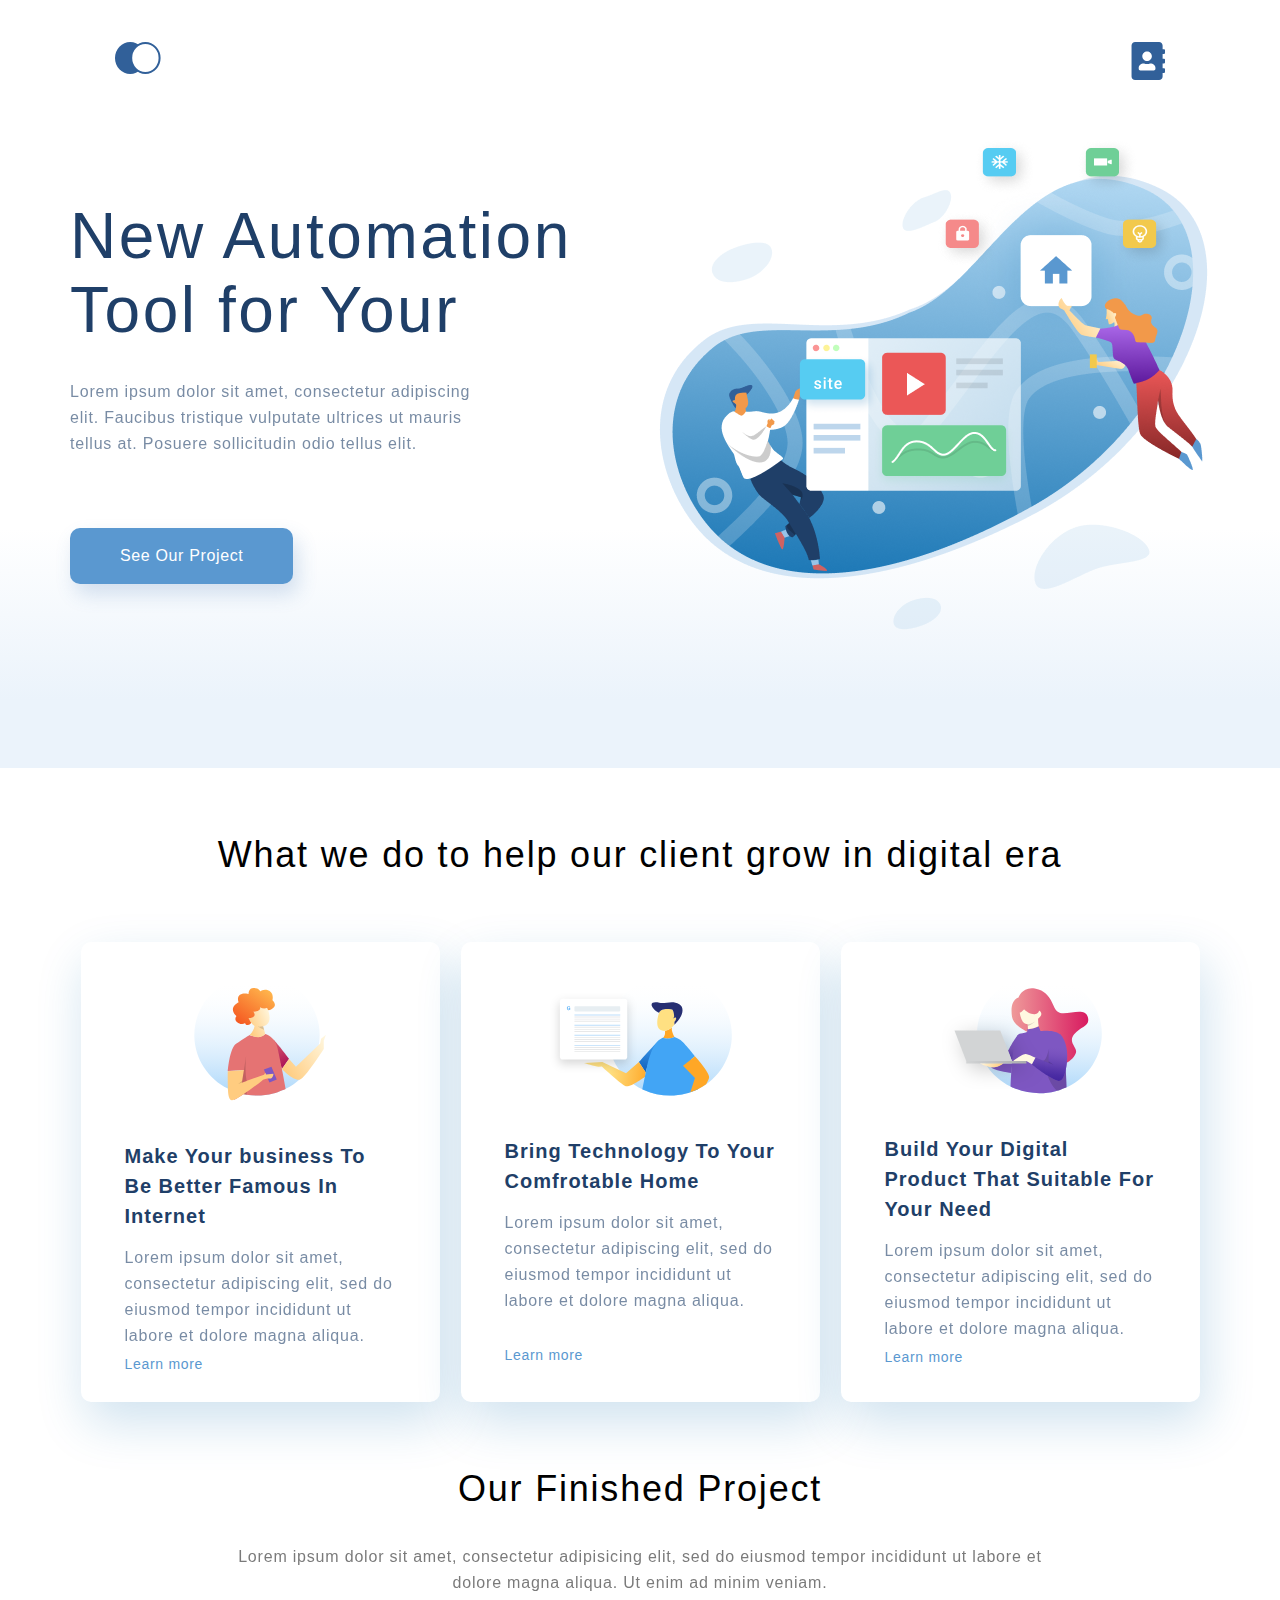
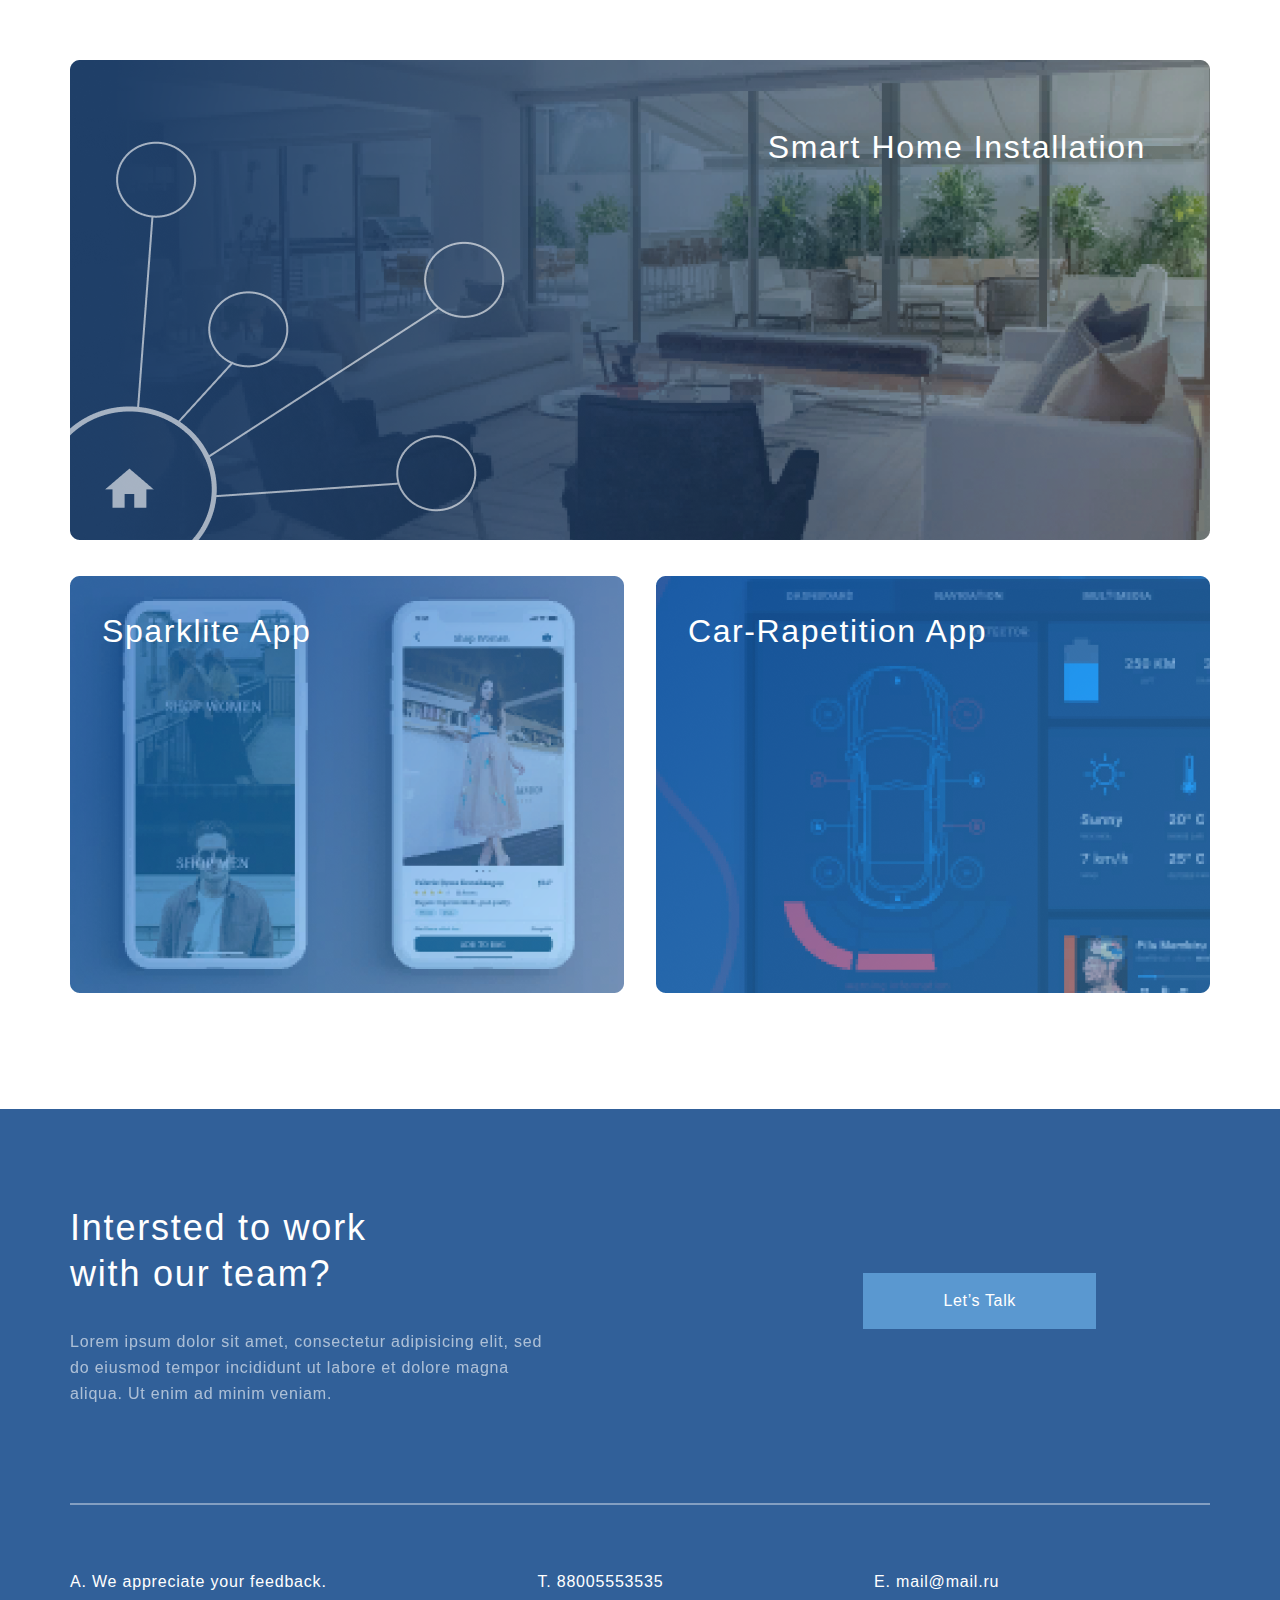
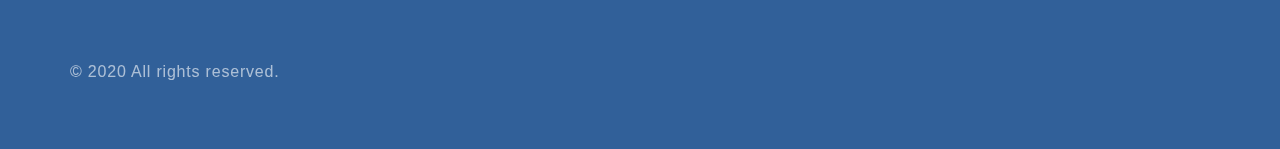
==== lesson_7/index.html @ 0b78e7f2 "HTML/CSS. Интерактивный курс" ====
<!DOCTYPE html>
<html lang="en">

<head>
    <meta charset="UTF-8">
    <meta name="viewport" content="width=device-width, initial-scale=1.0">
    <link rel="stylesheet" href="style.css">
    <title>Document</title>
</head>

<body>
    <!-- https://loremist.000webhostapp.com/index.html -->
    <div class="top">
        <div class="container top__box">
            <ul class="menu">
                <li><a href="ingex.html"><img src="img/main.svg" alt="main"></a></li>
                <li><a href="contacts.html"><img src="img/contacts.svg" alt="contacts"></a></li>
            </ul>
            <div class="top__info">
                <h1 class="top__heading">New Automation Tool for Your</h1>
                <p class="text top-text">Lorem ipsum dolor sit amet, consectetur adipiscing elit. Faucibus tristique vulputate ultrices ut mauris tellus at. Posuere sollicitudin odio tellus elit.</p>
                <a href="#" class="top__button">See Our Project</a>
            </div>
        </div>
    </div>
    <div class="what-we-do container">
        <h3 class="heading">What we do to help our client grow in digital era</h3>
        <div class="card-box">
            <div class="card">
                <div class="card_content">
                    <img class="card__img" src="img/1.svg" alt="men with a list">
                    <h4 class="heading-mini">Make Your business To Be Better Famous In Internet</h4>
                    <p class="text">Lorem ipsum dolor sit amet, consectetur adipiscing elit, sed do eiusmod tempor incididunt ut labore et dolore magna aliqua.</p>
                </div>
                <a href="#" class="card__link">Learn more</a>
            </div>
            <div class="card">
                <div class="card_content">
                    <img class="card__img" src="img/2.svg" alt="men with a phone">
                    <h4 class="heading-mini">Bring Technology To Your Comfrotable Home</h4>
                    <p class="text">Lorem ipsum dolor sit amet, consectetur adipiscing elit, sed do eiusmod tempor incididunt ut labore et dolore magna aliqua.</p>
                </div>
                <a href="#" class="card__link">Learn more</a>
            </div>
            <div class="card">
                <div class="card_content">
                    <img class="card__img" src="img/3.svg" alt="women with a laptop">
                    <h4 class="heading-mini">Build Your Digital Product That Suitable For Your Need</h4>
                    <p class="text">Lorem ipsum dolor sit amet, consectetur adipiscing elit, sed do eiusmod tempor incididunt ut labore et dolore magna aliqua.</p>
                </div>
                <a href="#" class="card__link">Learn more</a>
            </div>
        </div>
    </div>
    <div class="project container">
        <h3 class="heading">Our Finished Project</h3>
        <p class="text text-project">Lorem ipsum dolor sit amet, consectetur adipisicing elit, sed do eiusmod tempor
            incididunt ut labore et dolore magna aliqua. Ut enim ad minim veniam.</p>
        <div class="project__item">
            <img class="project__img" src="img/project-1.png" alt="photo-1">
            <p class="project__text">Smart Home Installation</p>
        </div>
        <div class="project__parent">
            <div class="project__item project__item__margin">
                <img class="project__img" src="img/project-2.1.png" alt="photo-2">
                <p class="project__text project__text__left">Sparklite App</p>
            </div>
            <div class="project__item">
                <img class="project__img" src="img/project-2.2.png" alt="photo-3">
                <p class="project__text project__text__left">Car-Rapetition App</p>
            </div>
        </div>
    </div>

	<div class="footer">
		<div class="container">
			<div class="footer__top">
				<div class="footer__top__flex">
					<h3 class="heading footer__heading">Intersted to work
						with our team?</h3>
					<a href="#" class="footer__button">Let’s Talk</a>
				</div>
				<p class="text footer__text">Lorem ipsum dolor sit amet, consectetur adipisicing elit, sed do eiusmod tempor incididunt ut labore et dolore magna aliqua. Ut enim ad minim veniam.</p>
			</div>
			<div class="footer__bottom">
				<div class="line">
					<hr>
				</div>
				<ul class="footer__info">
					<li><span>A. </span>We appreciate your feedback.
					</li>
					<li><span>T. </span>88005553535</li>
					<li><span>E. </span>mail@mail.ru</li>
				</ul>
				<div class="footer__copy">
					<p class="text footer__copy__text">&copy; 2020 All rights reserved.</p>
				</div>
			</div>
		</div>
	</div>
</body>


</html>
---- lesson_7/style.css ----
* {
    margin: 0;
    padding: 0;
}

.container { 
    width: 1140px;
    margin: 0 auto;
}

.line {
    width: 100%;
}

.top {
    height: 768px;
    background: linear-gradient(0deg, #EBF3FB 8.84%, rgba(152, 195, 232, 0) 31.12%);
}

.top__info {
    padding-top: 115px;
    flex-grow: 1;
}

.top__box {
    display: flex;
    flex-direction: column;
    height: 100%;
    background-image: url(img/top_back.png);
    background-repeat: no-repeat;
    background-position: right center;
}

.menu {
    display: flex;
    justify-content: space-between;
    list-style-type: none;
    padding-top: 42px;
} 

body {
    font-family: sans-serif;    
}

.heading-main_footer {
    width: 495px;
    font-size: 36px;
}

.paragraph_footer {
    width: 340px;
}

.footer__info {
    display: flex;
    justify-content: space-between;
    padding-top: 64px;
    font-size: 16px;
    line-height: 26px;
    letter-spacing: 0.05em;
    color: #FFFFFF;
    list-style-type: none;
}

.footer__info li {
    flex-grow: 1;
}

.footer p {
    text-align: left;
}

.footer__top {
    text-align: left;
    margin-bottom: 96px;
    margin-top: 96px;
}

.footer__top__flex {
    display: flex;
    justify-content: space-between;
}

.footer {
    background:#316099;
    box-sizing: border-box;
    display: flex;
    flex-direction: column;
}

.footer__button {
    font-size: 16px;
    line-height: 26px;
    text-align: center;
    letter-spacing: 0.04em;
    color: #FFFFFF;
    text-decoration: none;
    display: inline-block;
    background: #5A98D0;
    padding: 15px 80px;
    align-self: flex-end;
    margin-right: 114px;
}

.footer__copy{
    margin-top: 64px;
    margin-bottom: 64px;
}
.text,
.top__heading,
.heading-mini {
    color: #1F3F68;
}

.heading {
    text-align: center;
    font-size: 36px;
    font-weight: 300;
    line-height: 46px;
    letter-spacing: 0.05em;
}

.footer__heading {
    color: #FFFFFF;
    width: 340.96px;
    text-align: left;
    padding-bottom: 32px;
}
.what-we-do {
    padding-top: 64px;
}

.card-box {
    display: flex;
    justify-content: space-between;
    padding-top: 64px;
}

.text {
    font-size: 16px;
    line-height: 26px;
    letter-spacing: 0.05em;
    color: #1F3F68;
    opacity: 0.6;
}   

.footer__text {
    color: #FFFFFF;
    width: 495px;
    text-align: left;
}

.footer__copy__text {
    color: #FFFFFF;
    text-align: left;
}

.text-project {
    width: 75%;
    margin: 32px auto 64px;
    color: #222222;
    text-align: center;

}

.top-text {
    width: 425px;
}

.top__heading {
    font-size: 64px;
    width: 510px;
    font-weight: 300;
    line-height: 74px;
    letter-spacing: 0.04em;
    color: #1F3F68;
    margin-bottom: 32px;
}

.top__button {
    font-size: 16px;
    line-height: 26px;
    text-align: center;
    letter-spacing: 0.04em;
    color: #FFFFFF;
    background: #5A98D0;
    box-shadow: 5px 10px 20px rgba(53, 110, 173, 0.2);
    border-radius: 10px;
    padding: 15px 50px;
    text-decoration: none;
    display: inline-block;
    margin-top: 71px;
}

.heading_isprvit {
    font-weight: 500;
    font-size: 44px;  
}

.heading-mini {
    font-size: 20px;
    line-height: 30px;
    letter-spacing: 0.05em;
    margin-bottom: 14px;   
}
.input {
    border: 1px solid #356EAD;
    box-sizing: border-box;
    border-radius: 10px;
    opacity: 0.4
}
.button {
    background: #5A98D0;
    box-shadow: 5px 20px 50px rgba(16, 112, 177, 0.2);
    border-radius: 10px;
    font-weight: 500;
    font-size: 16px;
    line-height: 26px;
    text-align: center;
    color: #FFFFFF;
    text-transform: uppercase;
}
.list {
    list-style-type: none;
}

.card-box {
    display: flex;
    justify-content: space-around;
    padding-top: 64px;
    padding-bottom: 64px;
}
.card__link {
    font-size: 14px;
    line-height: 30px;
    letter-spacing: 0.05em;
    color: #5A98D0;
    text-decoration: none;
}

.card {
    width: 359px;
    height: 460px;
    padding: 32px 44px;
    box-sizing: border-box;
    background: #FFFFFF;
    box-shadow: 5px 20px 50px rgba(16, 112, 177, 0.2);
    border-radius: 10px;
    display: flex;
    flex-direction: column;
}

.card_content {
    display: flex;
    flex-direction: column;
    height: 450px;
}

.card__img {
    align-self: center;
    margin-bottom: 40px;  
}
.extra_information {
    display: flex; 
}
.maps {
    flex-grow: 1;
    margin-top: 100px;
    margin-bottom: 100px;
    width: 100%;
    height: 437px;
}

.yandex_map {
    border: 1px solid white;
    height: 437px;
    width: 100%;
}

.main {
    display: flex;
    justify-content: space-around;
}

.project {
    text-align: right;
}

.project__img {
    width: 100%;
}

.project__item {
    position: relative;
}

.project__text {
    font-size: 32px;
    line-height: 46px;
    text-align: right;
    letter-spacing: 0.05em;
    color: #FFFFFF;
    position: absolute;
    top: 64px;
    right: 64px;
}

.project__text__left {
    text-align: left;
    left: 32px;
    top: 32px;
}

.project__parent {
    display: flex;
    justify-content: space-between;
    flex-grow: 1;
    margin-top: 32px;
    margin-bottom: 112px;

}

.project__item__margin {
    margin-right: 32px ;
}

li span {
    font-size: 16px;
    line-height: 26px;
    letter-spacing: 0.05em;
    color: #FFFFFF;
}

hr {
    opacity: 0.4;
    border: 1px solid #FFFFFF;
    
    box-sizing: content-box
}

@media (max-width: 1280px) {
    .menu {
        padding-left: 45px;
        padding-right: 45px;
    } 
}

@media (max-width: 1200px) {
    .container { 
        width: 100%;
        padding-left: 32px;
        padding-right: 32px;
        box-sizing: border-box;
    }

    .top {
        width: 100%;
        height: 768px;
    }

    .menu {
        padding-left: 45px;
        padding-right: 45px;
    } 

    .top__heading{
        width: 504px;
        padding-left: 32px;
        box-sizing: border-box;
        font-size: 48px;
    }

    .top__box {
        background-size: 45%;
        width: 100%;
    }

    .top__info {
        padding-top: 50px;
    }

    .top-text {
        width: 425px;
        padding-left: 32px;
        padding-right: 32px;
        box-sizing: border-box;
    }

    /*card*/
    .card-box {
        display: block;
    }

    .card {
        margin: auto;
        margin-bottom: 32px;
        text-align: left;
    }

    /*footer*/
    .footer {
        background:#316099;
        box-sizing: border-box;
        display: flex;
        flex-direction: column;
        padding-left: 90px;
    }
    
    .footer__info {
        display: block;
        padding-top: 64px;
        font-size: 16px;
        line-height: 26px;
        letter-spacing: 0.05em;
        color: #FFFFFF;
        list-style-type: none;
    }
   
    .footer__button {
        font-size: 16px;
        line-height: 26px;
        text-align: center;
        letter-spacing: 0.04em;
        color: #FFFFFF;
        text-decoration: none;
        display: inline-block;
        background: #5A98D0;
        padding: 15px 35px;
        align-self: center;
        margin-right: 114px;
    }
}

@media (max-width: 667px) {
    .container { 
        width: 100%;
        padding-left: 15px;
        padding-right: 15px;
        box-sizing: border-box;
        text-align: center;
    }

    .top {
        width: 100%;
        height: auto;
    }

    .menu {
        padding-top: 30px;
        padding-left: 25px;
        padding-right: 25px;
    } 

    .top__heading{
        font-size: 32px;
        line-height: 37px;
        margin-bottom: 12px;
        padding-left: 0px;
        width: 100%;
    }

    .top__box {
        background-image: none;
        width: 100%;
    }    

    .top__info {
        padding-top: 15px;
    }

    .top-text {
        width: 100%;
        padding-left: 0px;
        padding-right: 0px;
        margin-bottom: 32px;
        box-sizing: border-box;
        text-align: center;
    }

    .top__button {
        margin: 0 auto;
        margin-bottom: 42px;
    }

    /*card*/
    .card {
        width: 300px;
        height: 520px;
    }
    
    /*project*/
    .project {
        margin-bottom: 64px;
    }

    .project__parent {
        display: contents;
        margin-top: 32px;
        margin-bottom: 0px;
    }

    .project__item {
        margin-top: 16px;
    }

    .project__item__margin {
        margin-right: 0px;
    }

    /*footer*/
    .footer {
        box-sizing: border-box;
        display: flex;
        flex-direction: column;
        padding-left: 0px;
        padding-right: 0px;
    }

    .footer__top__flex {
        display: contents;
        justify-content: space-between;
    }
    
    .footer__heading {
        color: #FFFFFF;
        width: 100%;
        text-align: center;
        padding-bottom: 32px;
    }

    
    .footer__info {
        display: block;
        padding-top: 34px;
        font-size: 16px;
        line-height: 26px;
        letter-spacing: 0.05em;
        color: #FFFFFF;
        list-style-type: none;
        text-align: left;
    }
   
    .footer__text {
        color: #FFFFFF;
        width: 100%;
        text-align: left;
    }
    
    .footer__button {
        width: 100%;
        box-sizing: border-box;
        margin-left: 0px;
        margin-right: 0px;
    }
}
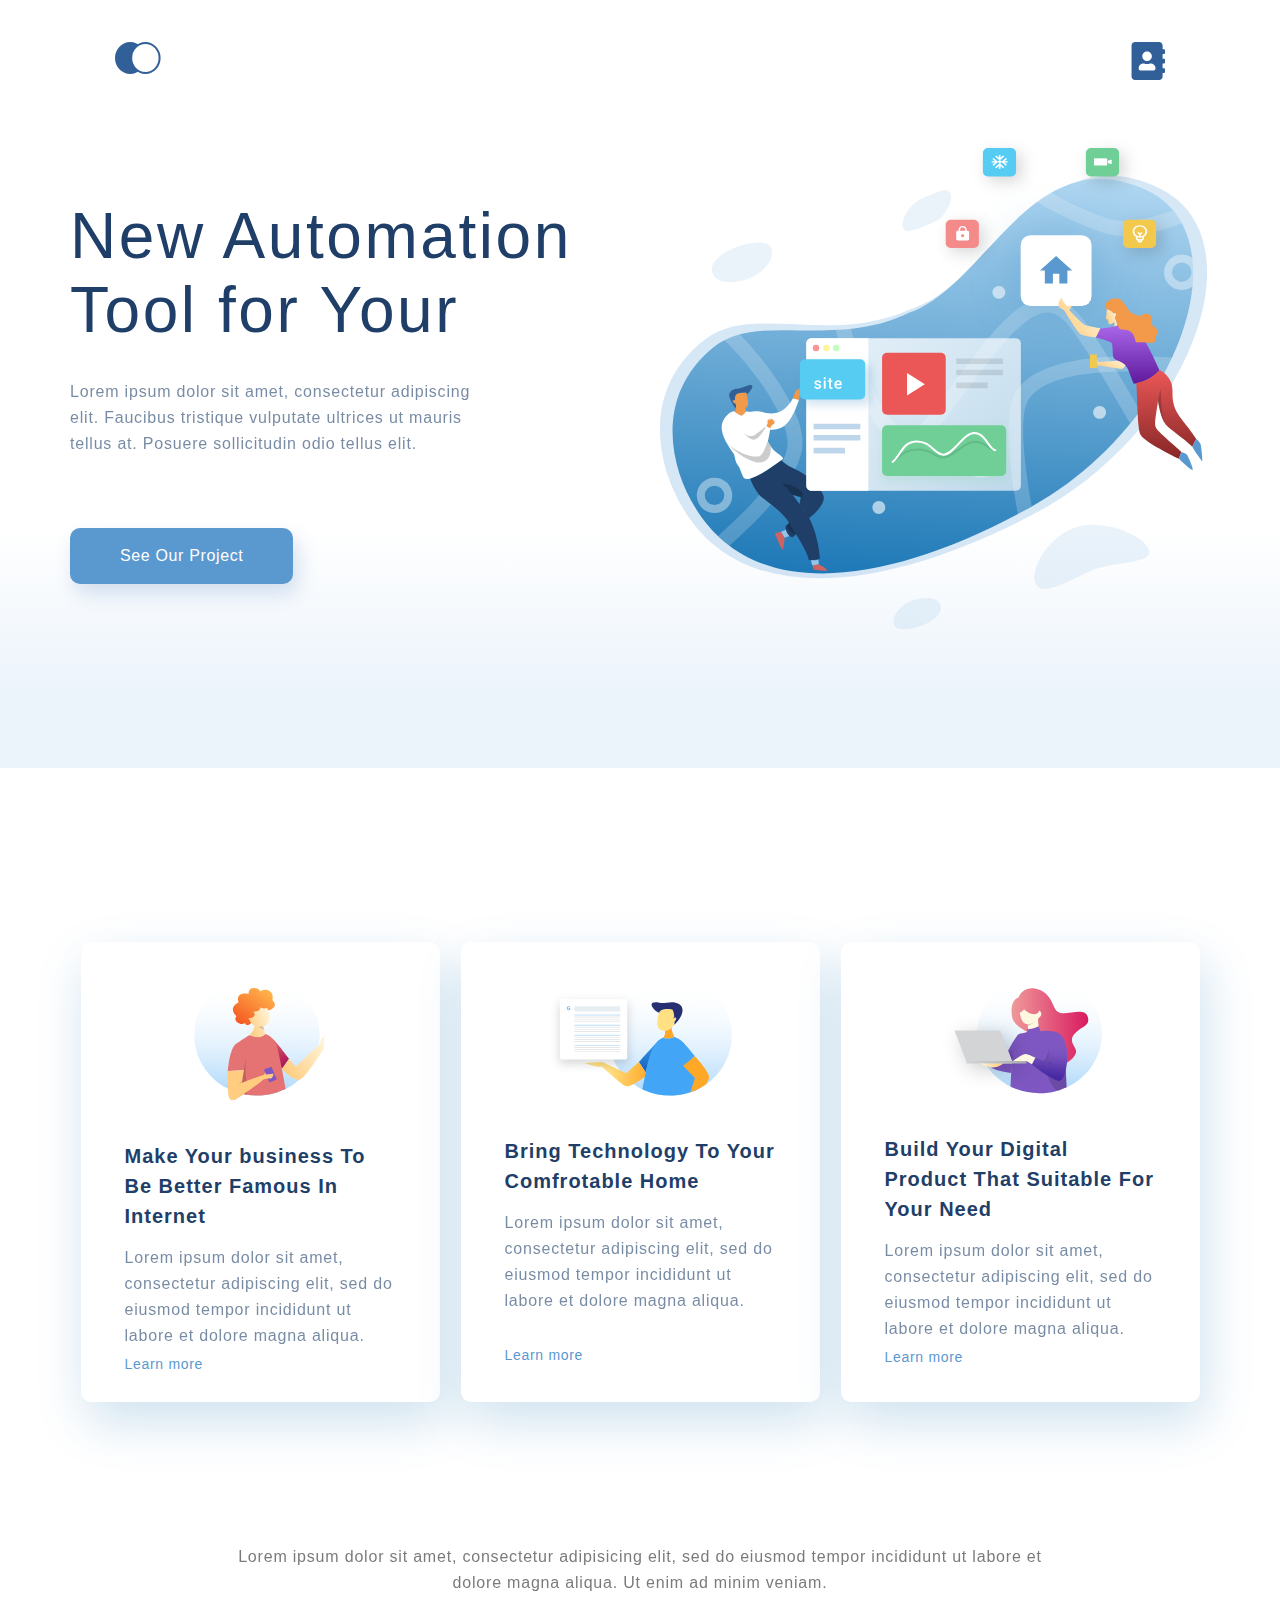
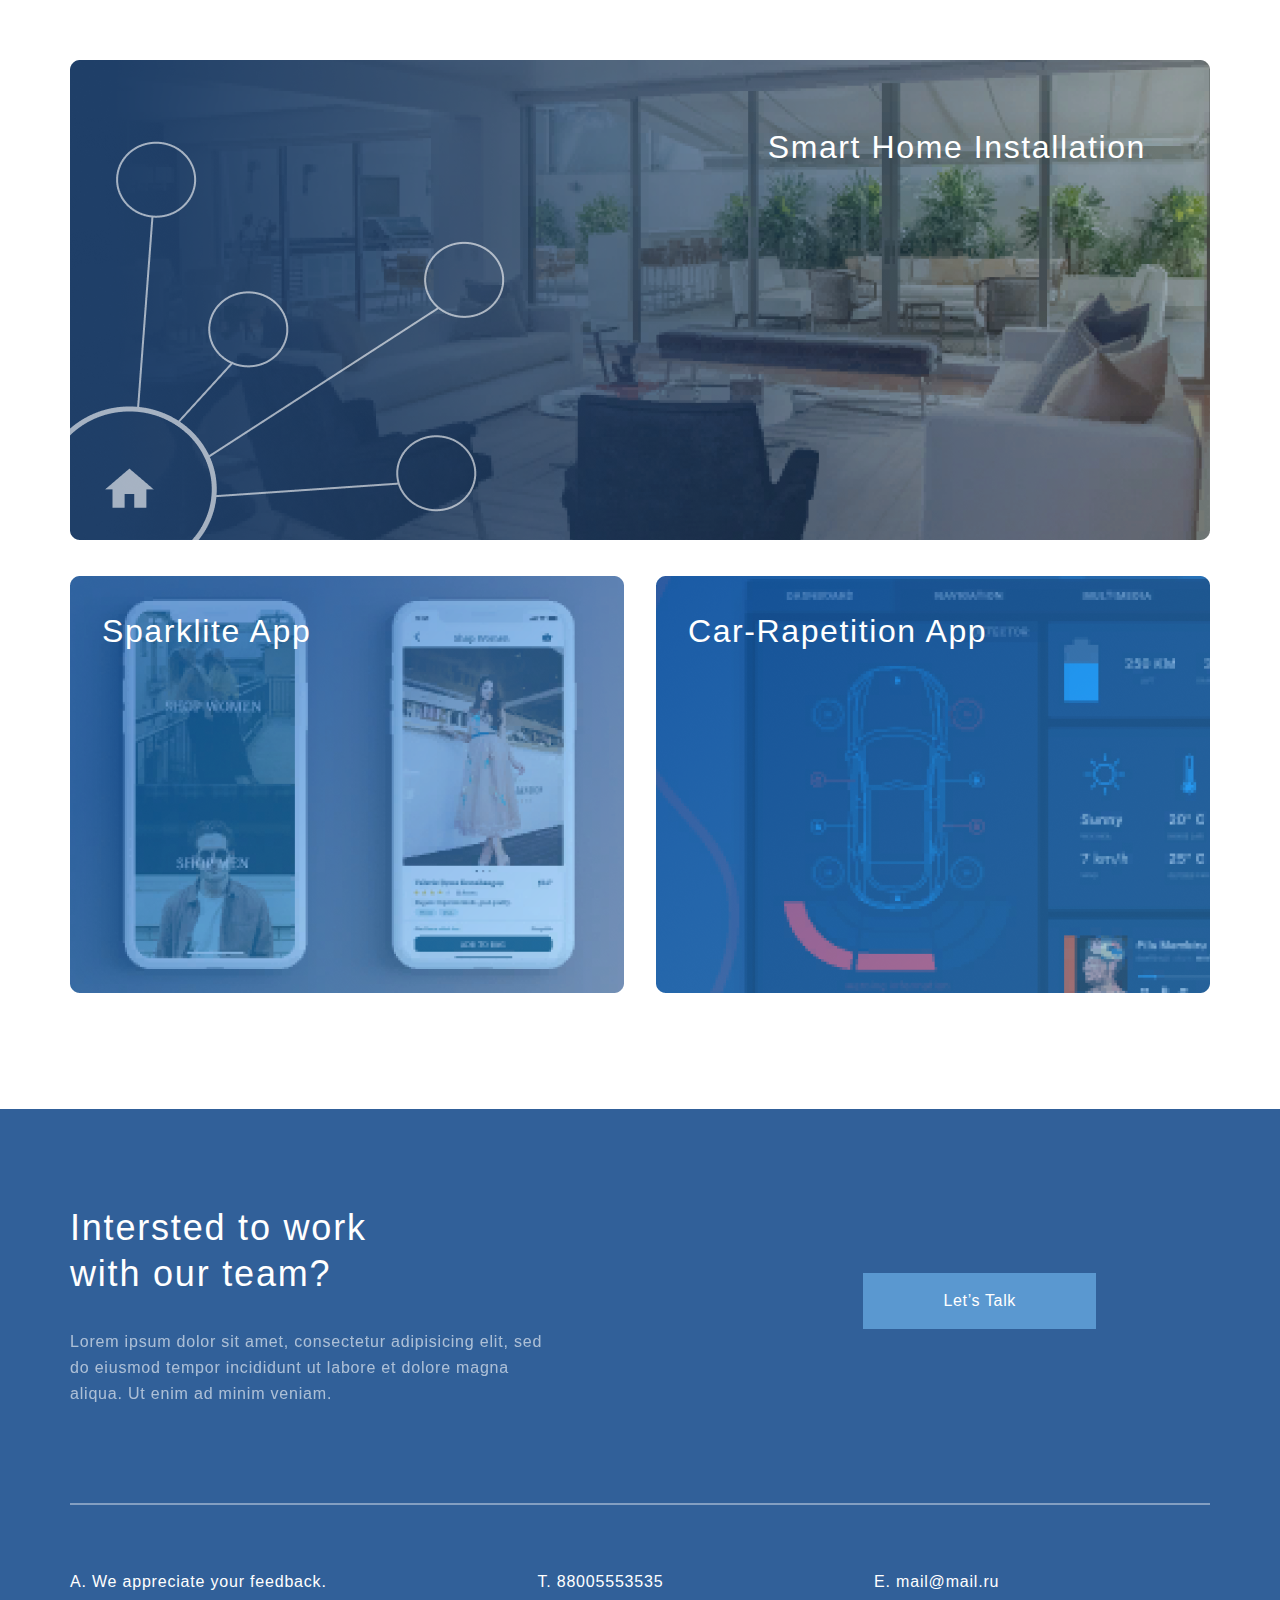
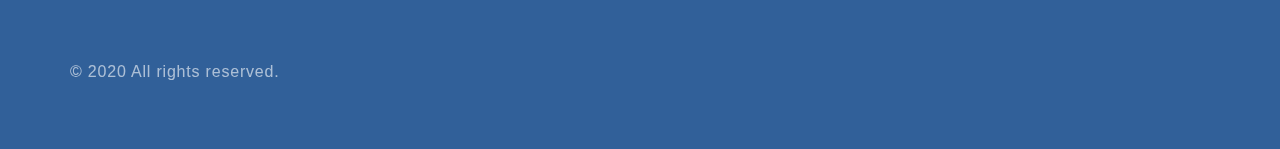
==== commit ffc4ef09: "Исправления контактов" ====
--- a/lesson_7/index.html
+++ b/lesson_7/index.html
@@ -29,7 +29,7 @@
             <div class="card">
                 <div class="card_content">
                     <img class="card__img" src="img/1.svg" alt="men with a list">
-                    <h4 class="heading-mini">Make Your business To Be Better Famous In Internet</h4>
+                    <h4 class="card-heading">Make Your business To Be Better Famous In Internet</h4>
                     <p class="text">Lorem ipsum dolor sit amet, consectetur adipiscing elit, sed do eiusmod tempor incididunt ut labore et dolore magna aliqua.</p>
                 </div>
                 <a href="#" class="card__link">Learn more</a>
@@ -37,7 +37,7 @@
             <div class="card">
                 <div class="card_content">
                     <img class="card__img" src="img/2.svg" alt="men with a phone">
-                    <h4 class="heading-mini">Bring Technology To Your Comfrotable Home</h4>
+                    <h4 class="card-heading">Bring Technology To Your Comfrotable Home</h4>
                     <p class="text">Lorem ipsum dolor sit amet, consectetur adipiscing elit, sed do eiusmod tempor incididunt ut labore et dolore magna aliqua.</p>
                 </div>
                 <a href="#" class="card__link">Learn more</a>
@@ -45,7 +45,7 @@
             <div class="card">
                 <div class="card_content">
                     <img class="card__img" src="img/3.svg" alt="women with a laptop">
-                    <h4 class="heading-mini">Build Your Digital Product That Suitable For Your Need</h4>
+                    <h4 class="card-heading">Build Your Digital Product That Suitable For Your Need</h4>
                     <p class="text">Lorem ipsum dolor sit amet, consectetur adipiscing elit, sed do eiusmod tempor incididunt ut labore et dolore magna aliqua.</p>
                 </div>
                 <a href="#" class="card__link">Learn more</a>
@@ -87,8 +87,7 @@
 					<hr>
 				</div>
 				<ul class="footer__info">
-					<li><span>A. </span>We appreciate your feedback.
-					</li>
+					<li><span>A. </span>We appreciate your feedback.</li>
 					<li><span>T. </span>88005553535</li>
 					<li><span>E. </span>mail@mail.ru</li>
 				</ul>
--- a/lesson_7/style.css
+++ b/lesson_7/style.css
@@ -1,3 +1,8 @@
+body
+{
+    background-color: white;
+}
+
 * {
     margin: 0;
     padding: 0;
@@ -26,7 +31,7 @@
     display: flex;
     flex-direction: column;
     height: 100%;
-    background-image: url(img/top_back.png);
+    background-image: url(img/illustration.svg);
     background-repeat: no-repeat;
     background-position: right center;
 }
@@ -106,6 +111,7 @@
     margin-top: 64px;
     margin-bottom: 64px;
 }
+
 .text,
 .top__heading,
 .heading-mini {
@@ -118,6 +124,33 @@
     font-weight: 300;
     line-height: 46px;
     letter-spacing: 0.05em;
+    color: #FFFFFF;
+}
+
+.heading-contact {
+    text-align: center;
+    font-size: 44px;
+    font-weight: 300;
+    line-height: 46px;
+    letter-spacing: 0.05em;
+    color: #FFFFFF;
+
+    margin-top: 64PX;
+    margin-bottom: 16PX;
+}
+
+.heading-contact-text {
+    width: 780px;
+    font-style: normal;
+    font-weight: normal;
+    font-size: 20px;
+    line-height: 30px;
+
+    /* or 150% */
+    text-align: center;
+    letter-spacing: 0.04em;
+    color: #FFFFFF;
+    margin: 0 auto;
 }
 
 .footer__heading {
@@ -197,18 +230,157 @@
     font-size: 44px;  
 }
 
+.contacts-header {
+    /*border: 1px solid #356EAD;*/
+    display: flex;
+    flex-direction: column;
+    width: 100%;
+    height: 250px;
+    background-image: url(img/mask_group.svg);
+    background-repeat: no-repeat;
+    background-position: center 0;
+
+    margin-top: 64px;
+    margin-bottom: 64px;
+}
+
+.contacts-info {
+    /*border: 1px solid #356EAD;*/
+    width: 300px;
+}
+
+.address {
+    margin-top: 56px;
+    margin-bottom: 56px;
+}
+
+.ul-phone {
+    display: block;
+    font-size: 16px;
+    line-height: 26px;
+    letter-spacing: 0.05em;
+    color: #1F3F68;
+    list-style-type: none;
+}
+
+.ul-online-service {
+    display: block;
+    font-size: 16px;
+    line-height: 26px;
+    letter-spacing: 0.05em;
+    color: #1F3F68;
+    list-style-type: none;
+}
+
+.ul-online-service-link {
+    color: #1F3F68;
+    text-decoration: none;
+}
+.ul-online-service-link :visited {
+    color: #1F3F68;
+}
+
+.div-message {
+    /*border: 1px solid #356EAD;*/
+    background: #FFFFFF;
+    box-shadow: 5px 10px 50px rgba(16, 112, 177, 0.2);
+    border-radius: 10px;
+    width: 540px;
+    height: 800px;
+    box-sizing: border-box;
+    padding: 56px;
+    padding-top: 16px;
+}
+
 .heading-mini {
+    color: #1F3F68;
     font-size: 20px;
     line-height: 30px;
-    letter-spacing: 0.05em;
+    letter-spacing: 0.04em;
     margin-bottom: 14px;   
-}
+    text-transform: uppercase;
+
+    margin-top: 56px;
+    margin-bottom: 16px;
+}
+
+.div-message-label {
+    font-style: normal;
+    font-weight: normal;
+    font-size: 16px;
+    line-height: 30px;
+    
+    /* identical to box height, or 187% */
+    letter-spacing: 0.04em;
+    
+    color: #1F3F68;
+    opacity: 0.8;
+
+    margin-top: 32px;
+}
+
 .input {
+    width: 100%;
+    height: 72px;
+    opacity: 0.4;
+
     border: 1px solid #356EAD;
     box-sizing: border-box;
     border-radius: 10px;
-    opacity: 0.4
-}
+
+    font-style: normal;
+    font-weight: 300;
+    font-size: 16px;
+    line-height: 30px;
+    letter-spacing: 0.04em;
+    padding-left: 32px
+}
+
+.textarea {
+    width: 100%;
+    height: 144px;
+
+    opacity: 0.4;
+    /* blue_03 */
+    border: 1px solid #356EAD;
+    box-sizing: border-box;
+    border-radius: 10px;
+
+    font-style: normal;
+    font-weight: 300;
+    font-size: 16px;
+    line-height: 30px;
+    letter-spacing: 0.04em;
+
+    margin-bottom: 72px;
+    padding-left: 16px;
+    padding-top: 8px;
+}
+
+.button-submit {
+    border: 0px solid #356EAD;
+    width: 100%;
+    height: 72px;
+
+    /* blue_04 */
+    background: #5A98D0;
+
+    /* shadow1 */
+    box-shadow: 5px 20px 50px rgba(16, 112, 177, 0.2);
+    border-radius: 10px;
+
+    font-weight: 500;
+    font-size: 16px;
+    line-height: 26px;
+    text-align: center;
+    letter-spacing: 0.04em;
+    color: #FFFFFF;
+    text-transform: uppercase;
+    text-decoration: none;
+    display: inline-block;
+    outline: none;
+}
+
 .button {
     background: #5A98D0;
     box-shadow: 5px 20px 50px rgba(16, 112, 177, 0.2);
@@ -248,6 +420,14 @@
     border-radius: 10px;
     display: flex;
     flex-direction: column;
+}
+
+.card-heading {
+    font-size: 20px;
+    line-height: 30px;
+    letter-spacing: 0.05em;
+    margin-bottom: 14px;
+    color: #1F3F68;
 }
 
 .card_content {
